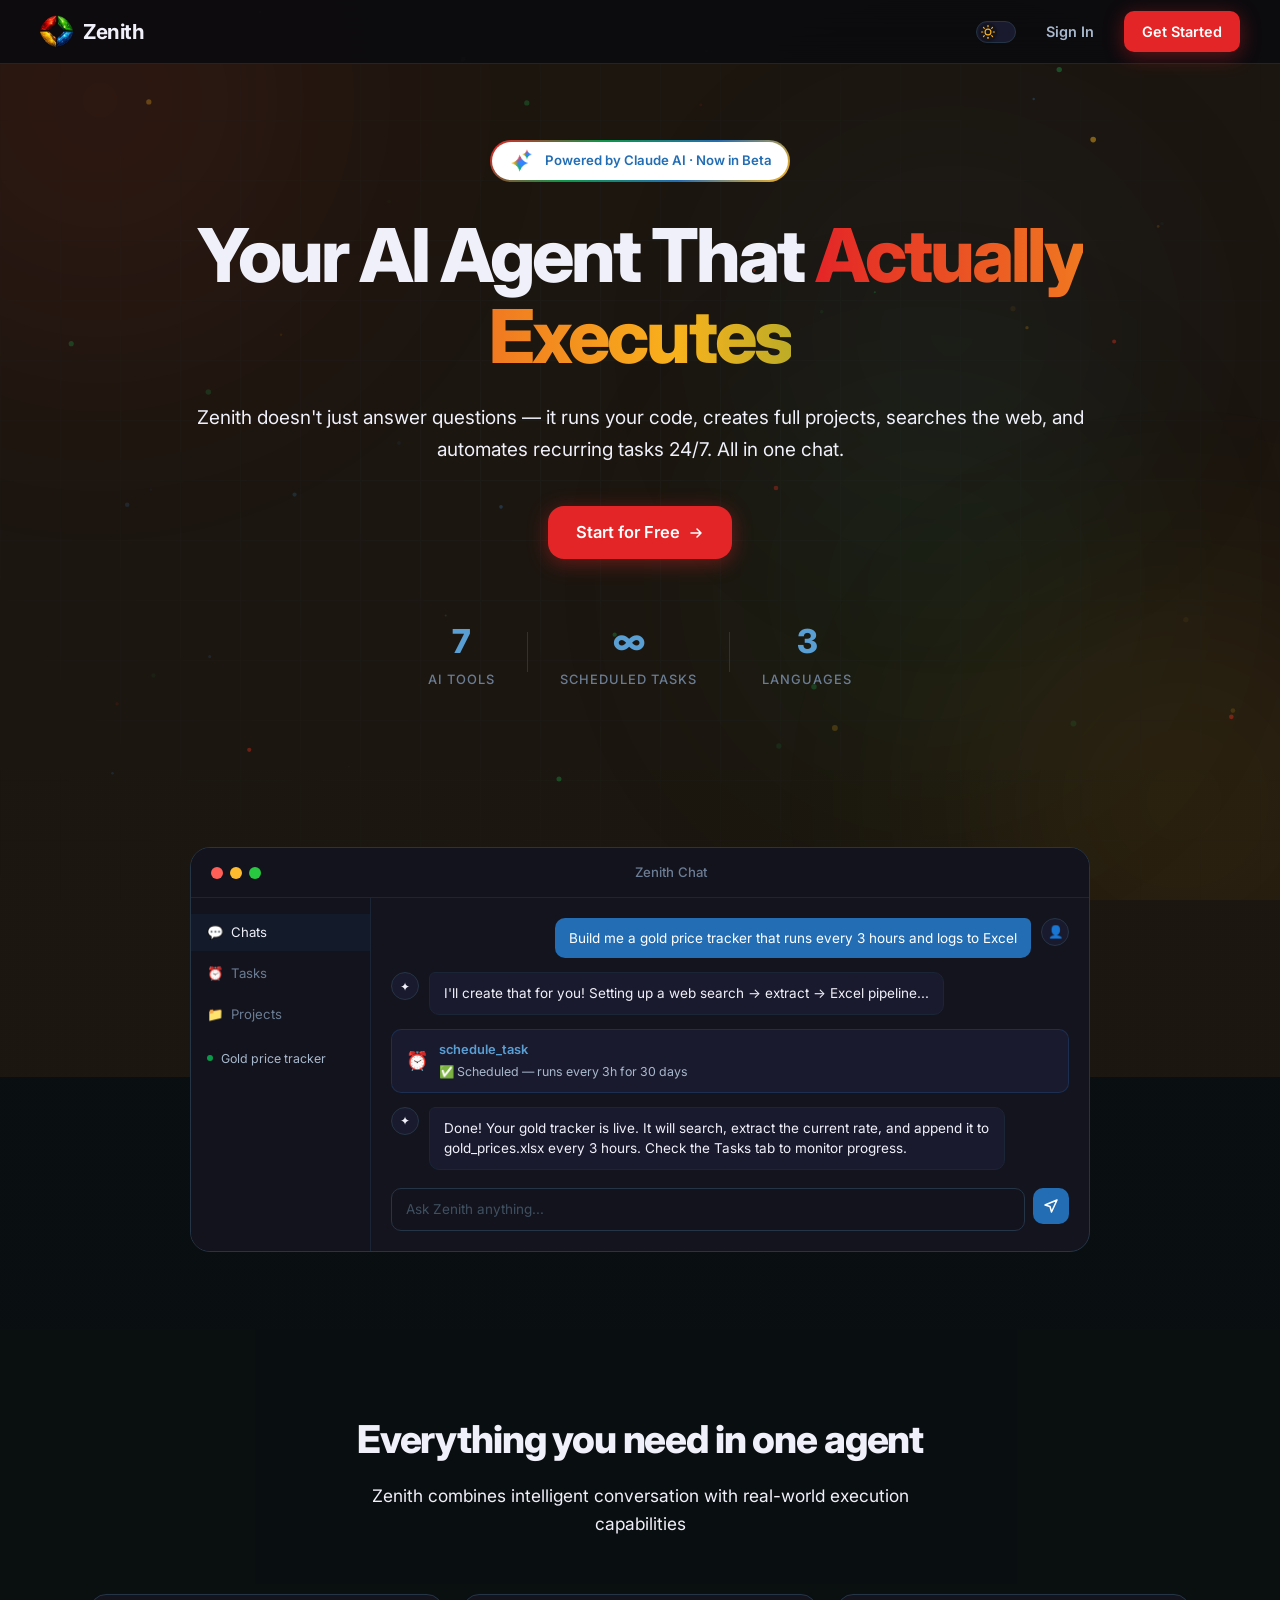
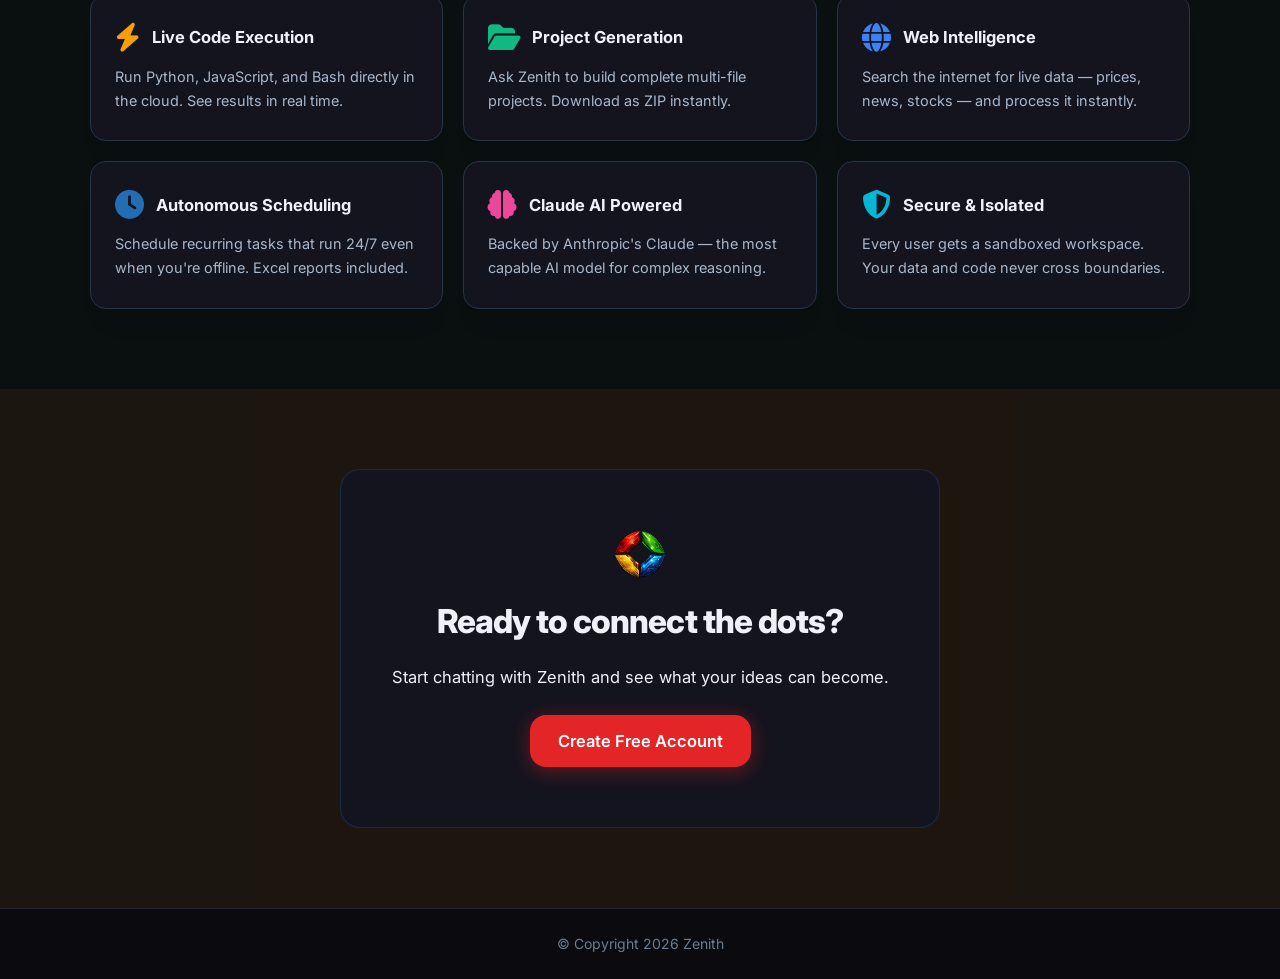
==== index.html @ 0d869d22 "First Commit" ====
<!DOCTYPE html>
<html lang="en" data-theme="dark">
<head>
  <meta charset="UTF-8">
  <meta name="viewport" content="width=device-width, initial-scale=1.0">
  <title>Zenith — AI Agent That Actually Executes</title>
  <link rel="icon" href="images/zenith.png">
  <link rel="stylesheet" href="styles/index.css">
  <link rel="stylesheet" href="https://cdnjs.cloudflare.com/ajax/libs/font-awesome/6.5.1/css/all.min.css">
</head>
<body>
<div class="landing">
  <!-- Background -->
  <div class="bg-animation">
    <div class="bg-orb bg-orb-1"></div>
    <div class="bg-orb bg-orb-2"></div>
    <div class="bg-orb bg-orb-3"></div>
    <div class="bg-orb bg-orb-4"></div>
    <div class="bg-grid-overlay"></div>
  </div>
  <canvas id="particleCanvas" style="position:fixed;inset:0;pointer-events:none;z-index:0;"></canvas>

  <!-- Navbar -->
  <nav class="landing-nav">
    <a href="index.html" class="nav-brand">
      <img src="images/zenith.png" alt="Zenith Logo" class="nav-brand-logo">
      <span class="nav-brand-name">Zenith</span>
    </a>
    <div class="nav-actions">
      <button class="theme-toggle theme-toggle-sm theme-dark" id="themeToggle" type="button" title="Switch theme">
        <span class="theme-toggle-track"><span class="theme-toggle-thumb">
          <svg class="theme-icon theme-icon-sun" width="14" height="14" viewBox="0 0 24 24" fill="none" stroke="currentColor" stroke-width="2" stroke-linecap="round"><circle cx="12" cy="12" r="5"/><line x1="12" y1="1" x2="12" y2="3"/><line x1="12" y1="21" x2="12" y2="23"/><line x1="4.22" y1="4.22" x2="5.64" y2="5.64"/><line x1="18.36" y1="18.36" x2="19.78" y2="19.78"/><line x1="1" y1="12" x2="3" y2="12"/><line x1="21" y1="12" x2="23" y2="12"/><line x1="4.22" y1="19.78" x2="5.64" y2="18.36"/><line x1="18.36" y1="5.64" x2="19.78" y2="4.22"/></svg>
          <svg class="theme-icon theme-icon-moon" width="14" height="14" viewBox="0 0 24 24" fill="none" stroke="currentColor" stroke-width="2" stroke-linecap="round"><path d="M21 12.79A9 9 0 1111.21 3 7 7 0 0021 12.79z"/></svg>
        </span></span>
      </button>
      <a href="login.html" class="btn btn-ghost" id="navSignIn">Sign In</a>
      <a href="signup.html" class="btn btn-primary" id="navGetStarted">Get Started</a>
      <button class="nav-mobile-toggle" id="mobileMenuToggle" aria-label="Open menu">
        <svg width="20" height="20" viewBox="0 0 24 24" fill="none" stroke="currentColor" stroke-width="2" stroke-linecap="round">
          <line x1="3" y1="6" x2="21" y2="6"/>
          <line x1="3" y1="12" x2="21" y2="12"/>
          <line x1="3" y1="18" x2="21" y2="18"/>
        </svg>
      </button>
    </div>
  </nav>

  <!-- Mobile Menu -->
  <div class="nav-mobile-menu" id="mobileMenu">
    <a href="#features" class="mobile-nav-link" onclick="closeMobileMenu()">⚡ Features</a>
    <a href="#demo" class="mobile-nav-link" onclick="closeMobileMenu()">💬 Demo</a>
    <div class="nav-mobile-actions" id="mobileNavActions">
      <a href="login.html" class="btn btn-ghost">Sign In</a>
      <a href="signup.html" class="btn btn-primary">Get Started — Free</a>
    </div>
  </div>

  <!-- Hero -->
  <section class="landing-hero" id="hero">
    <div class="hero-badge">
      <img src="images/power.png" alt="Powered" class="badge-dot">
      Powered by Claude AI · Now in Beta
    </div>

    <h1 class="hero-title">
      Your AI Agent That
      <span class="hero-title-gradient"> Actually Executes</span>
    </h1>

    <p class="hero-subtitle">
      Zenith doesn't just answer questions — it runs your code, creates full projects,
      searches the web, and automates recurring tasks 24/7. All in one chat.
    </p>

    <div class="hero-actions">
      <a href="signup.html" class="btn btn-primary btn-xl" id="heroCta">
        <span>Start for Free</span>
        <svg width="16" height="16" viewBox="0 0 16 16" fill="none">
          <path d="M3 8h10M9 4l4 4-4 4" stroke="currentColor" stroke-width="1.5" stroke-linecap="round" stroke-linejoin="round"/>
        </svg>
      </a>
    </div>

    <div class="hero-stats">
      <div class="stat"><span class="stat-number">7</span><span class="stat-label">AI Tools</span></div>
      <div class="stat-divider"></div>
      <div class="stat"><span class="stat-number">∞</span><span class="stat-label">Scheduled Tasks</span></div>
      <div class="stat-divider"></div>
      <div class="stat"><span class="stat-number">3</span><span class="stat-label">Languages</span></div>
    </div>
  </section>

  <!-- Demo Preview -->
  <section class="landing-demo" id="demo">
    <div class="demo-window">
      <div class="demo-titlebar">
        <div class="demo-dots"><span></span><span></span><span></span></div>
        <span class="demo-title">Zenith Chat</span>
      </div>
      <div class="demo-sidebar">
        <div class="demo-nav-item demo-nav-active"><span>💬</span> Chats</div>
        <div class="demo-nav-item"><span>⏰</span> Tasks</div>
        <div class="demo-nav-item"><span>📁</span> Projects</div>
        <div class="demo-session"><span class="demo-session-dot"></span> Gold price tracker</div>
      </div>
      <div class="demo-chat">
        <div class="demo-msg demo-msg-user" style="animation-delay:0s">
          <div class="demo-msg-avatar">👤</div>
          <div class="demo-msg-bubble">Build me a gold price tracker that runs every 3 hours and logs to Excel</div>
        </div>
        <div class="demo-msg demo-msg-assistant" style="animation-delay:0.15s">
          <div class="demo-msg-avatar">✦</div>
          <div class="demo-msg-bubble">I'll create that for you! Setting up a web search → extract → Excel pipeline...</div>
        </div>
        <div class="demo-msg demo-msg-tool" style="animation-delay:0.3s">
          <div class="demo-tool-card">
            <span class="demo-tool-icon">⏰</span>
            <div>
              <div class="demo-tool-name">schedule_task</div>
              <div class="demo-tool-status">✅ Scheduled — runs every 3h for 30 days</div>
            </div>
          </div>
        </div>
        <div class="demo-msg demo-msg-assistant" style="animation-delay:0.45s">
          <div class="demo-msg-avatar">✦</div>
          <div class="demo-msg-bubble">Done! Your gold tracker is live. It will search, extract the current rate, and append it to gold_prices.xlsx every 3 hours. Check the Tasks tab to monitor progress.</div>
        </div>
        <div class="demo-input-row">
          <div class="demo-input">Ask Zenith anything...</div>
          <button class="demo-send-btn">
            <svg width="16" height="16" viewBox="0 0 16 16" fill="none">
              <path d="M14 2L2 7l5 1.5L8.5 14 14 2z" stroke="white" stroke-width="1.5" stroke-linejoin="round"/>
            </svg>
          </button>
        </div>
      </div>
    </div>
  </section>

  <!-- Features -->
  <section class="landing-features" id="features">
    <div class="section-header">
      <h2 class="section-title">Everything you need in one agent</h2>
      <p class="section-subtitle">Zenith combines intelligent conversation with real-world execution capabilities</p>
    </div>
    <div class="features-grid" id="featuresGrid"></div>
  </section>

  <!-- CTA -->
  <section class="landing-cta">
    <div class="cta-inner">
      <img src="images/zenith.png" alt="Zenith Logo" class="cta-logo">
      <h2 class="cta-title">Ready to connect the dots?</h2>
      <p class="cta-subtitle">Start chatting with Zenith and see what your ideas can become.</p>
      <a href="signup.html" class="btn btn-primary btn-xl" id="ctaBtn">Create Free Account</a>
    </div>
  </section>

  <!-- Footer -->
  <footer class="landing-footer">
    <span class="footer-copy">© Copyright 2026 Zenith</span>
  </footer>
</div>

<script src="scripts/script.js"></script>
</body>
</html>
---- styles/index.css ----
/* ============================================================
   Zenith — Global Styles & Design System
   ============================================================ */

@import url('https://fonts.googleapis.com/css2?family=Inter:wght@300;400;500;600;700;800&family=JetBrains+Mono:wght@400;500&display=swap');

*, *::before, *::after { box-sizing: border-box; margin: 0; padding: 0; }

/* ════════════════════════════════════════════════
   DARK THEME (default)
   ════════════════════════════════════════════════ */
:root,
[data-theme="dark"] {
  --bg-base:        #0a0a0f;
  --bg-surface:     #0f0f18;
  --bg-elevated:    #14141f;
  --bg-overlay:     #1a1a2e;
  --bg-hover:       #1e1e30;
  --bg-active:      #22223a;
  --bg-card:        #13131d;
  --brand-primary:    #226DB4;
  --brand-secondary:  #5a9fd4;
  --brand-tertiary:   #8bbde8;
  --brand-dim:        #226DB415;
  --brand-glow:       #226DB430;
  --brand-glow-lg:    0 0 40px #226DB420, 0 0 80px #226DB410;
  --brand-red:        #E42527;
  --brand-green:      #0A9949;
  --brand-blue:       #226DB4;
  --brand-gold:       #F9B21C;
  --accent-blue:    #226DB4;
  --accent-cyan:    #06b6d4;
  --accent-green:   #0A9949;
  --accent-yellow:  #F9B21C;
  --accent-red:     #E42527;
  --accent-orange:  #f97316;
  --text-primary:   #f0f0fa;
  --text-secondary: #a8b8cc;
  --text-tertiary:  #6b7d94;
  --text-muted:     #3f5060;
  --text-inverse:   #0a0a0f;
  --border-subtle:  #1a2535;
  --border-default: #253545;
  --border-strong:  #35506a;
  --border-brand:   #226DB440;
  --shadow-sm:   0 1px 3px rgba(0,0,0,0.4);
  --shadow-md:   0 4px 16px rgba(0,0,0,0.5);
  --shadow-lg:   0 8px 32px rgba(0,0,0,0.6);
  --shadow-xl:   0 16px 64px rgba(0,0,0,0.7);
  --shadow-brand: 0 4px 24px rgba(34,109,180,0.25);
}

/* ════════════════════════════════════════════════
   LIGHT THEME
   ════════════════════════════════════════════════ */
[data-theme="light"] {
  --bg-base:        #f8f8fc;
  --bg-surface:     #ffffff;
  --bg-elevated:    #f3f5ff;
  --bg-overlay:     #e7edff;
  --bg-hover:       #ede9fd;
  --bg-active:      #c4d8ff;
  --bg-card:        #ffffff;
  --brand-primary:    #226DB4;
  --brand-secondary:  #1a5a96;
  --brand-tertiary:   #144a7c;
  --brand-dim:        #226DB412;
  --brand-glow:       #226DB425;
  --brand-glow-lg:    0 0 40px #226DB418, 0 0 80px #226DB40a;
  --brand-red:        #E42527;
  --brand-green:      #0A9949;
  --brand-blue:       #226DB4;
  --brand-gold:       #F9B21C;
  --accent-blue:    #226DB4;
  --accent-cyan:    #0891b2;
  --accent-green:   #0A9949;
  --accent-yellow:  #d4960a;
  --accent-red:     #c92022;
  --accent-orange:  #ea580c;
  --text-primary:   #0c1620;
  --text-secondary: #2e4458;
  --text-tertiary:  #567890;
  --text-muted:     #8aa0b4;
  --text-inverse:   #ffffff;
  --border-subtle:  #e0e8f0;
  --border-default: #c8d8e8;
  --border-strong:  #a0b8cc;
  --border-brand:   #226DB430;
  --shadow-sm:   0 1px 3px rgba(100,90,200,0.08);
  --shadow-md:   0 4px 16px rgba(100,90,200,0.12);
  --shadow-lg:   0 8px 32px rgba(100,90,200,0.14);
  --shadow-xl:   0 16px 64px rgba(100,90,200,0.16);
  --shadow-brand: 0 4px 24px rgba(34,109,180,0.20);
}

/* ════════════════════════════════════════════════
   SHARED TOKENS
   ════════════════════════════════════════════════ */
:root {
  --font-sans: 'Inter', -apple-system, BlinkMacSystemFont, 'Segoe UI', sans-serif;
  --font-mono: 'JetBrains Mono', 'Fira Code', 'Cascadia Code', monospace;
  --space-1:  4px;  --space-2:  8px;  --space-3:  12px; --space-4:  16px;
  --space-5:  20px; --space-6:  24px; --space-8:  32px; --space-10: 40px; --space-12: 48px;
  --radius-sm:   6px;  --radius-md:   10px; --radius-lg:   16px;
  --radius-xl:   20px; --radius-full: 9999px;
  --transition-fast:   all 0.12s ease;
  --transition-normal: all 0.2s ease;
  --transition-slow:   all 0.35s ease;
  --sidebar-width: 280px;
}

/* ── Base ── */
html { font-size: 16.5px; -webkit-font-smoothing: antialiased; -moz-osx-font-smoothing: grayscale; text-rendering: optimizeLegibility; }
body { font-family: var(--font-sans); background-color: var(--bg-base); color: var(--text-primary); line-height: 1.6; min-height: 100vh; transition: background-color 0.25s ease, color 0.25s ease; }
::-webkit-scrollbar { width: 6px; height: 6px; }
::-webkit-scrollbar-track { background: transparent; }
::-webkit-scrollbar-thumb { background: var(--border-strong); border-radius: var(--radius-full); }
::-webkit-scrollbar-thumb:hover { background: var(--text-muted); }
::selection { background: var(--brand-glow); color: var(--brand-tertiary); }
.sr-only { position: absolute; width: 1px; height: 1px; padding: 0; margin: -1px; overflow: hidden; clip: rect(0,0,0,0); white-space: nowrap; border-width: 0; }
.truncate { overflow: hidden; text-overflow: ellipsis; white-space: nowrap; }
a { color: var(--brand-secondary); text-decoration: none; transition: var(--transition-fast); }
a:hover { color: var(--brand-tertiary); }
code { font-family: var(--font-mono); font-size: 0.875em; background: var(--bg-overlay); padding: 2px 6px; border-radius: var(--radius-sm); color: var(--brand-tertiary); }
pre { font-family: var(--font-mono); background: var(--bg-overlay); border: 1px solid var(--border-default); border-radius: var(--radius-md); padding: var(--space-4); overflow-x: auto; line-height: 1.5; font-size: 0.875rem; }
pre code { background: none; padding: 0; color: var(--text-primary); }

/* ── Global Animations ── */
@keyframes fadeIn { from { opacity: 0; transform: translateY(8px); } to { opacity: 1; transform: translateY(0); } }
@keyframes slideInLeft { from { opacity: 0; transform: translateX(-16px); } to { opacity: 1; transform: translateX(0); } }
@keyframes slideInRight { from { opacity: 0; transform: translateX(16px); } to { opacity: 1; transform: translateX(0); } }
@keyframes scaleIn { from { opacity: 0; transform: scale(0.95); } to { opacity: 1; transform: scale(1); } }
@keyframes pulse-dot { 0%, 80%, 100% { transform: scale(0.6); opacity: 0.4; } 40% { transform: scale(1.0); opacity: 1; } }
@keyframes shimmer { 0% { background-position: -200% 0; } 100% { background-position: 200% 0; } }
@keyframes spin { to { transform: rotate(360deg); } }
@keyframes gradientShift { 0% { background-position: 0% 50%; } 50% { background-position: 100% 50%; } 100% { background-position: 0% 50%; } }
@keyframes glow-pulse { 0%, 100% { box-shadow: 0 0 20px rgba(34,109,180,0.3); } 50% { box-shadow: 0 0 40px rgba(34,109,180,0.6); } }
@keyframes float { 0%, 100% { transform: translateY(0px); } 50% { transform: translateY(-10px); } }
@keyframes blink { 0%, 100% { scale: 1; opacity: 1; } 50% { scale: 0.9; opacity: 0.7; } }
:focus-visible { outline: 2px solid var(--brand-primary); outline-offset: 2px; border-radius: var(--radius-sm); }

/* ── Theme Toggle ── */
.theme-toggle { position: relative; display: inline-flex; align-items: center; background: none; border: none; cursor: pointer; padding: 0; flex-shrink: 0; }
.theme-toggle-track { display: flex; align-items: center; width: 44px; height: 24px; border-radius: 12px; background: var(--bg-overlay); border: 1px solid var(--border-default); position: relative; transition: var(--transition-normal); }
.theme-toggle:hover .theme-toggle-track { border-color: var(--border-strong); }
.theme-toggle-thumb { position: absolute; left: 2px; top: 1px; width: 20px; height: 20px; border-radius: 50%; background: var(--bg-elevated); display: flex; align-items: center; justify-content: center; transition: all 0.25s cubic-bezier(0.4,0,0.2,1); box-shadow: 0 1px 3px rgba(0,0,0,0.3); }
.theme-light .theme-toggle-thumb { left: 22px; background: #226DB4; }
.theme-icon { position: absolute; transition: opacity 0.2s ease, transform 0.25s ease; }
.theme-dark .theme-icon-sun { opacity: 1; transform: rotate(0deg) scale(1); color: #F9B21C; }
.theme-dark .theme-icon-moon { opacity: 0; transform: rotate(-90deg) scale(0.5); }
.theme-light .theme-icon-sun { opacity: 0; transform: rotate(90deg) scale(0.5); }
.theme-light .theme-icon-moon { opacity: 1; transform: rotate(0deg) scale(1); color: #fff; }
.theme-toggle-sm .theme-toggle-track { width: 40px; height: 22px; }
.theme-toggle-sm .theme-toggle-thumb { width: 18px; height: 18px; }
.theme-toggle-sm.theme-light .theme-toggle-thumb { left: 20px; }
.theme-toggle-label { font-size: 0.78rem; color: var(--text-muted); margin-left: 8px; white-space: nowrap; }

/* ============================================================
   Landing Page Styles
   ============================================================ */
.landing { min-height: 100vh; overflow-x: hidden; overflow-y: auto; position: relative; background: var(--bg-base); }

/* ── Background Animation ── */
.bg-animation { position: fixed; inset: 0; pointer-events: none; z-index: 0; overflow: hidden; }
.bg-orb { position: absolute; border-radius: 50%; filter: blur(120px); opacity: 0.12; will-change: transform; }
.bg-orb-1 { width: 600px; height: 600px; background: radial-gradient(circle, #E42527, transparent); top: -200px; left: -200px; animation: orbFloat1 14s ease-in-out infinite; }
.bg-orb-2 { width: 500px; height: 500px; background: radial-gradient(circle, #F9B21C, transparent); bottom: -150px; right: -150px; animation: orbFloat2 18s ease-in-out infinite; }
.bg-orb-3 { width: 450px; height: 450px; background: radial-gradient(circle, #0A9949, transparent); top: 40%; left: 55%; animation: orbFloat3 20s ease-in-out infinite; }
.bg-orb-4 { width: 400px; height: 400px; background: radial-gradient(circle, #226DB4, transparent); top: 15%; right: 10%; animation: orbFloat4 22s ease-in-out infinite; }
.bg-grid-overlay { position: absolute; inset: 0; background-image: linear-gradient(var(--border-subtle) 1px, transparent 1px), linear-gradient(90deg, var(--border-subtle) 1px, transparent 1px); background-size: 60px 60px; opacity: 0.2; mask-image: radial-gradient(ellipse 70% 70% at 50% 50%, black, transparent); -webkit-mask-image: radial-gradient(ellipse 70% 70% at 50% 50%, black, transparent); }
[data-theme="light"] .bg-orb { opacity: 0.08; }
[data-theme="light"] .bg-grid-overlay { opacity: 0.15; }
@keyframes orbFloat1 { 0%, 100% { transform: translate(0,0) scale(1); } 33% { transform: translate(80px,40px) scale(1.1); } 66% { transform: translate(-30px,80px) scale(0.95); } }
@keyframes orbFloat2 { 0%, 100% { transform: translate(0,0) scale(1); } 33% { transform: translate(-60px,-50px) scale(1.05); } 66% { transform: translate(40px,-80px) scale(0.9); } }
@keyframes orbFloat3 { 0%, 100% { transform: translate(-50%,-50%) scale(1); } 50% { transform: translate(-50%,-50%) translate(60px,-40px) scale(1.1); } }
@keyframes orbFloat4 { 0%, 100% { transform: translate(0,0) scale(1); } 33% { transform: translate(-50px,60px) scale(1.08); } 66% { transform: translate(30px,-40px) scale(0.92); } }

/* ── Particle Canvas ── */
#particleCanvas { position: fixed; inset: 0; pointer-events: none; z-index: 0; }

/* ── Navbar ── */
.landing-nav { position: fixed; top: 0; left: 0; right: 0; z-index: 100; display: flex; align-items: center; justify-content: space-between; padding: 0 40px; height: 64px; background: rgba(10,10,15,0.85); backdrop-filter: blur(20px); -webkit-backdrop-filter: blur(20px); border-bottom: 1px solid var(--border-subtle); transition: background 0.25s ease; }
[data-theme="light"] .landing-nav { background: rgba(248,248,252,0.9); }
.nav-brand { display: flex; align-items: center; gap: 10px; text-decoration: none; flex-shrink: 0; cursor: pointer; transition: opacity 0.2s ease; }
.nav-brand:hover { opacity: 0.85; }
.nav-brand-logo { width: 2rem; border-radius: 8px; object-fit: contain; flex-shrink: 0; }
.nav-brand-name { font-size: 1.25rem; font-weight: 700; color: var(--text-primary); letter-spacing: -0.02em; }
.nav-actions { display: flex; align-items: center; gap: 12px; }
.nav-mobile-toggle { display: none; align-items: center; justify-content: center; width: 40px; height: 40px; background: none; border: 1px solid var(--border-default); border-radius: var(--radius-md); color: var(--text-primary); cursor: pointer; flex-shrink: 0; transition: var(--transition-fast); padding: 0; }
.nav-mobile-toggle:hover { background: var(--bg-hover); border-color: var(--border-strong); }
.nav-mobile-menu { display: none; position: fixed; top: 64px; left: 0; right: 0; bottom: 0; z-index: 99; background: var(--bg-base); padding: 24px; flex-direction: column; gap: 8px; animation: fadeIn 0.2s ease; overflow-y: auto; }
.nav-mobile-menu.open { display: flex; }
.nav-mobile-actions { display: flex; flex-direction: column; gap: 10px; margin-top: 8px; }
.nav-mobile-actions .btn { width: 100%; justify-content: center; padding: 14px 20px; font-size: 1rem; }

/* ── Buttons ── */
.btn { display: inline-flex; align-items: center; gap: 8px; padding: 9px 18px; border-radius: var(--radius-md); font-size: 0.875rem; font-weight: 600; font-family: var(--font-sans); cursor: pointer; border: none; transition: var(--transition-normal); text-decoration: none; white-space: nowrap; }
.btn-primary { background: linear-gradient(135deg, #E42527, #E42527); color: white; box-shadow: 0 4px 20px rgba(228,37,39,0.35); }
.btn-primary:hover { background: linear-gradient(135deg, #c91f21, #E42527); box-shadow: 0 6px 28px rgba(228,37,39,0.5); transform: translateY(-1px); color: white; }
.btn-primary:active { transform: translateY(0); }
.btn-outline { background: transparent; color: var(--text-primary); border: 1px solid var(--border-strong); }
.btn-outline:hover { border-color: var(--brand-primary); color: var(--brand-secondary); background: var(--brand-dim); }
.btn-ghost { background: transparent; color: var(--text-secondary); }
.btn-ghost:hover { color: var(--text-primary); background: var(--bg-hover); }
.btn-xl { padding: 13px 28px; font-size: 1rem; border-radius: var(--radius-lg); }
[data-theme="dark"] .btn-primary { background: linear-gradient(135deg, #E42527, #E42527); color: white; box-shadow: 0 4px 20px rgba(228,37,39,0.4); }
[data-theme="dark"] .btn-primary:hover { background: linear-gradient(135deg, #c91f21, #E42527); box-shadow: 0 6px 28px rgba(228,37,39,0.55); }
[data-theme="dark"] .btn-outline { border-color: #363660; color: #f0f0fa; }
[data-theme="dark"] .btn-outline:hover { border-color: #E42527; color: #E42527; background: rgba(228,37,39,0.08); }

/* ── Hero ── */
.landing-hero { position: relative; z-index: 1; text-align: center; padding: 140px 40px 80px; max-width: 100%; margin: 0 auto; background: #F9B21C13; }
.landing-hero .hero-badge, .landing-hero .hero-title, .landing-hero .hero-subtitle, .landing-hero .hero-actions, .landing-hero .hero-stats { max-width: 900px; margin-left: auto; margin-right: auto; }
.hero-badge { display: inline-flex; align-items: center; gap: 8px; padding: 6px 16px; border-radius: 999px; font-size: 0.8rem; font-weight: 600; color: #226DB4; border: 2px solid transparent; background: linear-gradient(#ffffff, #ffffff) padding-box, linear-gradient(135deg, #E42527, #0A9949, #226DB4, #F9B21C) border-box; margin-bottom: 2rem; }
.badge-dot { width: 1.7rem; animation: blink 3s ease-in-out infinite; }
.hero-title { font-size: clamp(2.2rem, 6vw, 4.5rem); font-weight: 800; line-height: 1.1; letter-spacing: -0.04em; margin-bottom: 24px; animation: fadeIn 0.7s ease 0.1s both; }
.hero-title-gradient { background: linear-gradient(90deg, #E42527 0%, #F9B21C 20%, #0A9949 40%, #226DB4 60%, #F9B21C 80%, #E42527 100%); -webkit-background-clip: text; -webkit-text-fill-color: transparent; background-clip: text; background-size: 400% 100%; animation: titleColorCycle 36s linear infinite, fadeIn 0.7s ease 0.1s both; }
@keyframes titleColorCycle { 0% { background-position: 0% 50%; } 100% { background-position: 400% 50%; } }
.hero-subtitle { font-size: 1.15rem; max-width: 640px; margin: 0 auto 40px; line-height: 1.7; animation: fadeIn 0.7s ease 0.2s both; }
.hero-actions { display: flex; align-items: center; justify-content: center; gap: 16px; margin-bottom: 56px; animation: fadeIn 0.7s ease 0.3s both; flex-wrap: wrap; }
.hero-stats { display: flex; align-items: center; justify-content: center; gap: 32px; animation: fadeIn 0.7s ease 0.4s both; }
.stat { display: flex; flex-direction: column; align-items: center; gap: 2px; }
.stat-number { font-size: 2rem; font-weight: 800; color: var(--brand-secondary); letter-spacing: -0.03em; }
.stat-label { font-size: 0.78rem; color: var(--text-tertiary); font-weight: 500; text-transform: uppercase; letter-spacing: 0.08em; }
.stat-divider { width: 1px; height: 40px; background: var(--border-default); }

/* ── Demo Window ── */
.landing-demo { position: relative; z-index: 1; padding: clamp(36px,6vw,80px) clamp(16px,4vw,40px); max-width: 100%; margin: 0 auto; scroll-margin-top: 80px; background: linear-gradient(180deg, #F9B21C13 55%, #0A994909 55%); }
.landing-demo > * { max-width: min(900px, 92vw); margin-left: auto; margin-right: auto; }
.demo-window { display: grid; grid-template-rows: auto 1fr; grid-template-columns: 180px 1fr; border: 1px solid var(--border-default); border-radius: var(--radius-xl); background: var(--bg-elevated); overflow: hidden; animation: scaleIn 0.6s ease 0.3s both; }
.demo-titlebar { grid-column: 1 / -1; display: flex; align-items: center; gap: 12px; padding: 14px 20px; background: var(--bg-card); border-bottom: 1px solid var(--border-subtle); }
.demo-dots { display: flex; gap: 7px; }
.demo-dots span { width: 12px; height: 12px; border-radius: 50%; background: var(--border-strong); }
.demo-dots span:nth-child(1) { background: #ff5f57; }
.demo-dots span:nth-child(2) { background: #febc2e; }
.demo-dots span:nth-child(3) { background: #28c840; }
.demo-title { font-size: 0.8rem; color: var(--text-tertiary); font-weight: 500; flex: 1; text-align: center; }
.demo-sidebar { background: var(--bg-card); border-right: 1px solid var(--border-subtle); padding: 16px 0; display: flex; flex-direction: column; gap: 4px; min-width: 0; }
.demo-nav-item { display: flex; align-items: center; gap: 8px; padding: 8px 16px; font-size: 0.8rem; color: var(--text-tertiary); cursor: default; white-space: nowrap; overflow: hidden; text-overflow: ellipsis; }
.demo-nav-active { color: var(--text-primary); background: var(--brand-dim); }
.demo-session { display: flex; align-items: center; gap: 8px; padding: 7px 16px; font-size: 0.75rem; color: var(--text-secondary); margin-top: 4px; white-space: nowrap; overflow: hidden; text-overflow: ellipsis; }
.demo-session-dot { width: 6px; height: 6px; border-radius: 50%; background: var(--accent-green); flex-shrink: 0; }
.demo-chat { padding: 20px; display: flex; flex-direction: column; gap: 14px; min-width: 0; overflow: visible; }
.demo-msg { display: flex; align-items: flex-start; gap: 10px; animation: slideInRight 0.4s ease both; min-width: 0; }
.demo-msg-user { flex-direction: row-reverse; }
.demo-msg-avatar { width: 28px; height: 28px; border-radius: 50%; background: var(--bg-overlay); display: flex; align-items: center; justify-content: center; font-size: 0.75rem; flex-shrink: 0; border: 1px solid var(--border-default); }
.demo-msg-bubble { max-width: 85%; padding: 10px 14px; border-radius: var(--radius-md); font-size: 0.82rem; line-height: 1.5; min-width: 0; word-wrap: break-word; overflow-wrap: break-word; }
.demo-msg-user .demo-msg-bubble { background: var(--brand-primary); color: white; border-radius: var(--radius-md) var(--radius-sm) var(--radius-md) var(--radius-md); }
.demo-msg-assistant .demo-msg-bubble { background: var(--bg-overlay); color: var(--text-primary); border: 1px solid var(--border-subtle); border-radius: var(--radius-sm) var(--radius-md) var(--radius-md) var(--radius-md); }
.demo-tool-card { display: flex; align-items: center; gap: 10px; padding: 10px 14px; background: var(--bg-overlay); border: 1px solid var(--border-brand); border-radius: var(--radius-md); width: 100%; min-width: 0; }
.demo-tool-icon { font-size: 1.1rem; }
.demo-tool-name { font-size: 0.78rem; color: var(--brand-secondary); font-weight: 600; }
.demo-tool-status { font-size: 0.75rem; color: var(--text-secondary); margin-top: 2px; }
.demo-input-row { display: flex; gap: 8px; margin-top: 4px; flex-shrink: 0; }
.demo-input { flex: 1; padding: 10px 14px; background: var(--bg-card); border: 1px solid var(--border-default); border-radius: var(--radius-md); font-size: 0.82rem; color: var(--text-muted); min-width: 0; }
.demo-send-btn { width: 36px; height: 36px; background: var(--brand-primary); border: none; border-radius: var(--radius-md); display: flex; align-items: center; justify-content: center; cursor: default; flex-shrink: 0; }
.demo-send-btn svg { width: 16px; height: 16px; }

/* ── Features ── */
.landing-features { position: relative; z-index: 1; padding: 80px 40px; max-width: 100%; margin: 0 auto; scroll-margin-top: 80px; background: #0A994909; }
.landing-features > * { max-width: 1100px; margin-left: auto; margin-right: auto; }
.section-header { text-align: center; margin-bottom: 56px; }
.section-title { font-size: clamp(1.8rem, 3vw, 2.5rem); font-weight: 800; letter-spacing: -0.03em; margin-bottom: 12px; }
.section-subtitle { font-size: 1.05rem; max-width: 540px; margin: 0 auto; }
.features-grid { display: grid; grid-template-columns: repeat(auto-fill, minmax(300px, 1fr)); gap: 20px; }
.feature-card { background: var(--bg-elevated); border: 1px solid var(--border-default); border-radius: var(--radius-lg); padding: 28px 24px; transition: var(--transition-normal); animation: fadeIn 0.6s ease both; position: relative; overflow: hidden; box-shadow: rgba(14,63,126,0.06) 0px 0px 0px 1px, rgba(42,51,70,0.03) 0px 1px 1px -0.5px, rgba(42,51,70,0.04) 0px 2px 2px -1px, rgba(42,51,70,0.04) 0px 3px 3px -1.5px, rgba(42,51,70,0.03) 0px 5px 5px -2.5px, rgba(42,51,70,0.03) 0px 10px 10px -5px, rgba(42,51,70,0.03) 0px 24px 24px -8px; }
.feature-card::before { content: ''; position: absolute; inset: 0; border-radius: var(--radius-lg); opacity: 0; transition: opacity 0.3s ease; }
.feature-card:hover { border-color: var(--feature-color); transform: translateY(-3px); box-shadow: 0 2px 2px color-mix(in srgb, var(--feature-color) 2%, transparent 98%); scale: 1.05; }
.feature-card:hover::before { opacity: 1; }
.feature-header { display: flex; align-items: center; gap: 12px; margin-bottom: 12px; }
.feature-icon { font-size: 1.75rem; flex-shrink: 0; line-height: 1; }
.feature-title { font-size: 1rem; font-weight: 700; margin: 0; line-height: 1.3; }
.feature-desc { font-size: 0.875rem; color: var(--text-secondary); line-height: 1.65; }

/* ── CTA ── */
.landing-cta { position: relative; z-index: 1; padding: 80px 40px; background: #F9B21C13; }
.cta-inner { max-width: 600px; margin: 0 auto; text-align: center; background: var(--bg-elevated); border: 1px solid var(--border-brand); border-radius: var(--radius-xl); padding: 60px 48px; display: flex; flex-direction: column; align-items: center; gap: 16px; }
.cta-title { font-size: clamp(1.5rem, 3vw, 2rem); font-weight: 800; letter-spacing: -0.03em; }
.cta-subtitle { font-size: 1rem; margin-bottom: 8px; }
.cta-logo { width: 3rem; border-radius: 12px; object-fit: contain; }

/* ── Footer ── */
.landing-footer { position: relative; z-index: 1; display: flex; align-items: center; justify-content: center; padding: 24px 40px; border-top: 1px solid var(--border-subtle); color: var(--text-tertiary); font-size: 0.85rem; }
.footer-brand { display: flex; align-items: center; gap: 8px; font-weight: 600; color: var(--text-secondary); }
.footer-links { display: flex; gap: 24px; }
.footer-links a { color: var(--text-tertiary); font-size: 0.85rem; }
.footer-links a:hover { color: var(--text-primary); }

/* ── Responsive ── */
@media (max-width: 1024px) {
  .landing-demo { padding: 48px 24px; }
  .landing-demo > * { max-width: min(820px, 96vw); }
  .demo-window { grid-template-columns: 160px 1fr; }
  .features-grid { grid-template-columns: repeat(auto-fill, minmax(260px, 1fr)); gap: 16px; }
}
@media (max-width: 868px) {
  .demo-window { grid-template-columns: 1fr; }
  .demo-sidebar { display: none; }
}
@media (max-width: 768px) {
  .landing-nav { padding: 0 20px; height: 60px; }
  .nav-actions .btn { display: none; }
  .nav-mobile-toggle { display: flex; }
  .landing-hero { padding: 100px 20px 48px; }
  .hero-badge { font-size: 0.72rem; padding: 5px 12px; margin-bottom: 24px; }
  .hero-title { font-size: clamp(1.8rem, 8vw, 2.8rem); margin-bottom: 16px; }
  .hero-subtitle { font-size: 1rem; margin-bottom: 32px; }
  .hero-actions { flex-direction: column; gap: 12px; margin-bottom: 40px; }
  .hero-actions .btn-xl { width: 100%; justify-content: center; padding: 14px 24px; }
  .hero-stats { gap: 20px; }
  .stat-number { font-size: 1.6rem; }
  .stat-label { font-size: 0.68rem; }
  .stat-divider { height: 32px; }
  .landing-demo { padding: 36px 16px; }
  .landing-features { padding: 48px 20px; }
  .section-header { margin-bottom: 32px; }
  .features-grid { grid-template-columns: repeat(auto-fill, minmax(240px, 1fr)); gap: 14px; }
  .feature-card { padding: 22px 20px; }
  .landing-cta { padding: 48px 20px; }
  .cta-inner { padding: 40px 24px; gap: 12px; }
  .cta-inner .btn-xl { width: 100%; justify-content: center; }
  .landing-footer { flex-direction: column; gap: 16px; padding: 24px 20px; text-align: center; }
}
@media (max-width: 600px) {
  .features-grid { grid-template-columns: 1fr; gap: 12px; }
}
@media (max-width: 480px) {
  .landing-nav { padding: 0 16px; height: 56px; }
  .nav-brand-name { font-size: 1.1rem; }
  .nav-mobile-menu { top: 56px; padding: 20px 16px; }
  .landing-hero { padding: 88px 16px 36px; }
  .hero-title { font-size: clamp(1.5rem, 9vw, 2.2rem); }
  .hero-subtitle { font-size: 0.88rem; margin-bottom: 28px; }
  .btn-xl { padding: 12px 20px; font-size: 0.92rem; }
  .stat-number { font-size: 1.4rem; }
  .landing-features { padding: 36px 16px; }
  .section-title { font-size: 1.3rem; }
  .landing-cta { padding: 36px 16px; }
  .cta-inner { padding: 32px 20px; }
  .landing-footer { padding: 20px 16px; }
}
@media (hover: none) and (pointer: coarse) {
  .btn { min-height: 44px; min-width: 44px; }
  .feature-card:hover { transform: none; box-shadow: none; }
  .feature-card:active { transform: scale(0.98); border-color: var(--feature-color); }
  .btn-primary:hover { transform: none; }
  .btn-primary:active { transform: scale(0.97); }
}
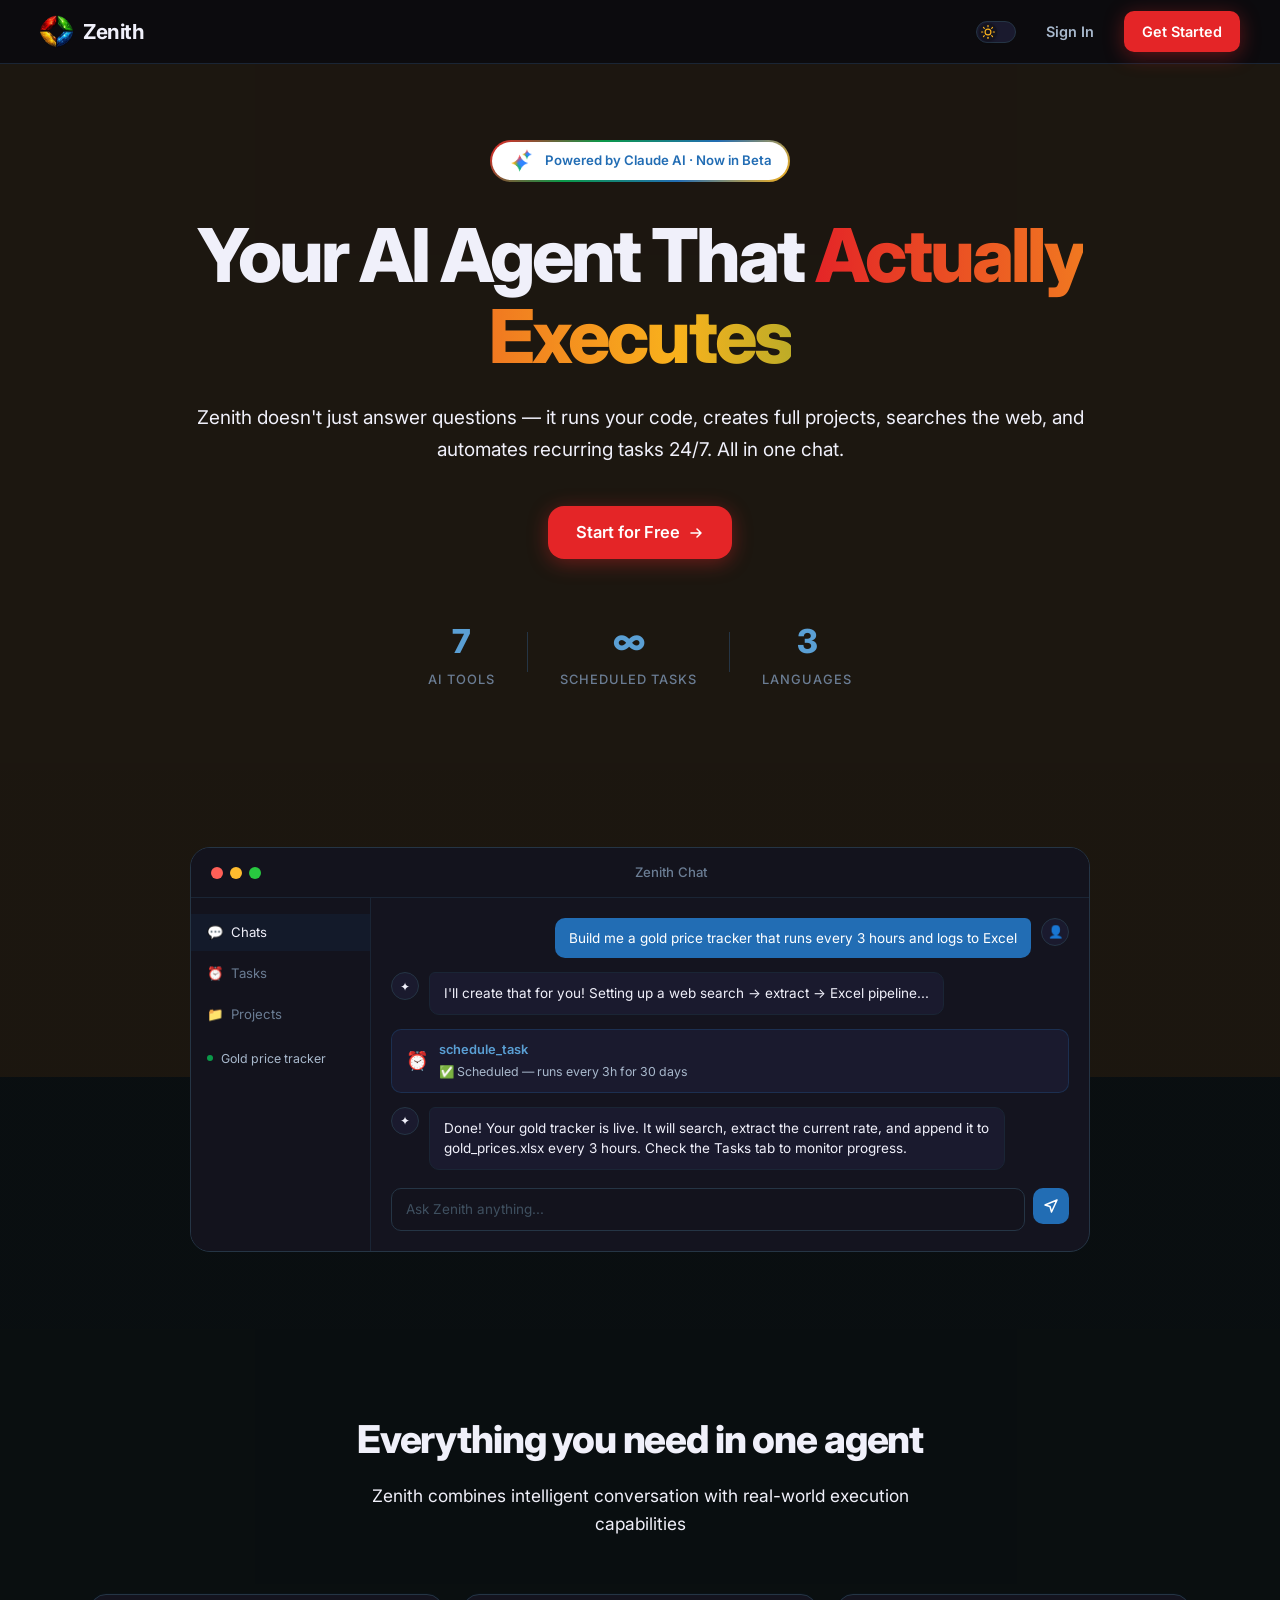
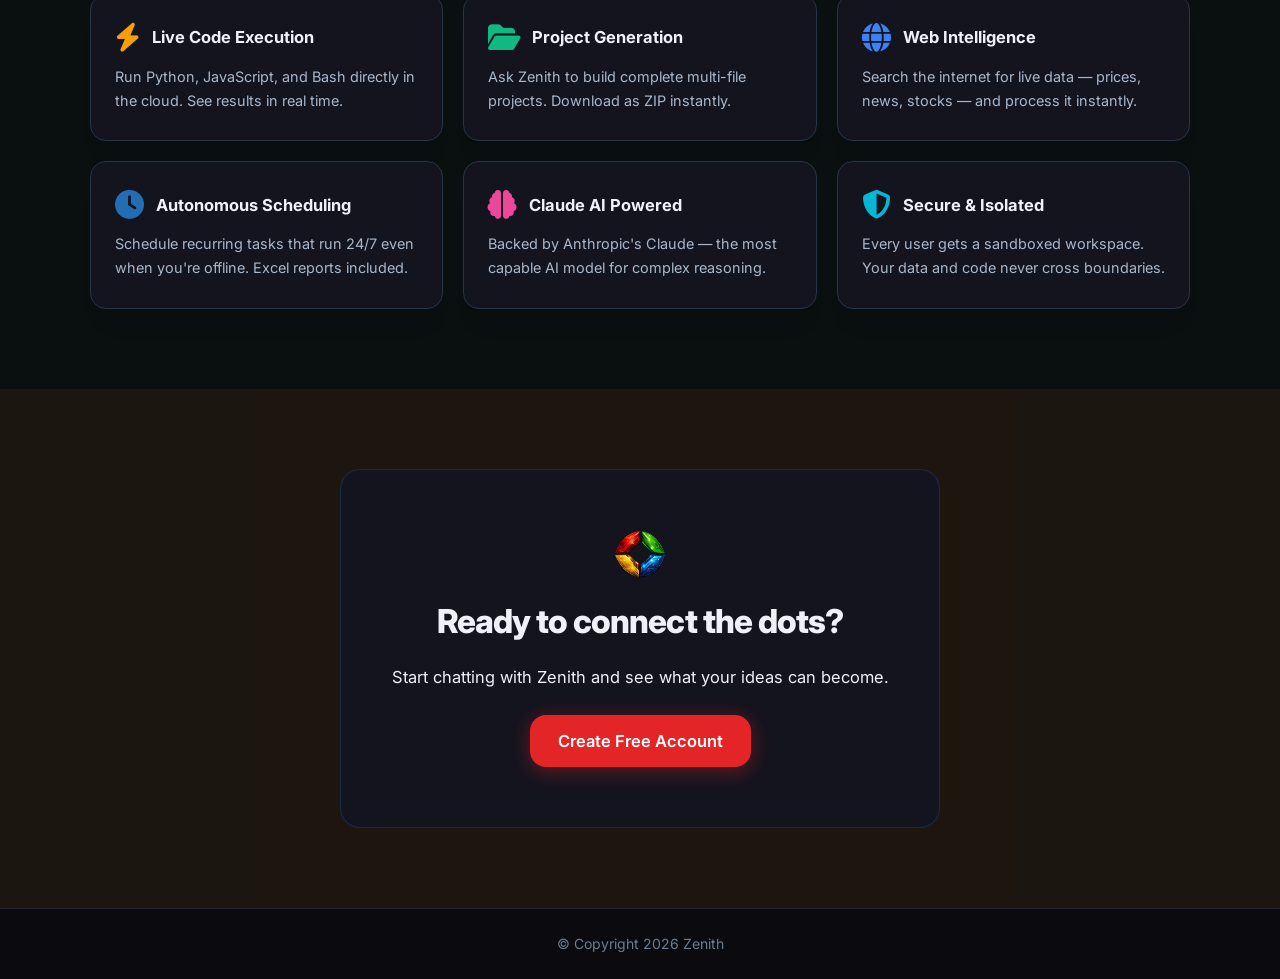
==== commit c5861e81: "removed each time reload" ====
--- a/index.html
+++ b/index.html
@@ -10,15 +10,7 @@
 </head>
 <body>
 <div class="landing">
-  <!-- Background -->
-  <div class="bg-animation">
-    <div class="bg-orb bg-orb-1"></div>
-    <div class="bg-orb bg-orb-2"></div>
-    <div class="bg-orb bg-orb-3"></div>
-    <div class="bg-orb bg-orb-4"></div>
-    <div class="bg-grid-overlay"></div>
-  </div>
-  <canvas id="particleCanvas" style="position:fixed;inset:0;pointer-events:none;z-index:0;"></canvas>
+  
 
   <!-- Navbar -->
   <nav class="landing-nav">
--- a/styles/index.css
+++ b/styles/index.css
@@ -161,22 +161,7 @@
 .landing { min-height: 100vh; overflow-x: hidden; overflow-y: auto; position: relative; background: var(--bg-base); }
 
 /* ── Background Animation ── */
-.bg-animation { position: fixed; inset: 0; pointer-events: none; z-index: 0; overflow: hidden; }
-.bg-orb { position: absolute; border-radius: 50%; filter: blur(120px); opacity: 0.12; will-change: transform; }
-.bg-orb-1 { width: 600px; height: 600px; background: radial-gradient(circle, #E42527, transparent); top: -200px; left: -200px; animation: orbFloat1 14s ease-in-out infinite; }
-.bg-orb-2 { width: 500px; height: 500px; background: radial-gradient(circle, #F9B21C, transparent); bottom: -150px; right: -150px; animation: orbFloat2 18s ease-in-out infinite; }
-.bg-orb-3 { width: 450px; height: 450px; background: radial-gradient(circle, #0A9949, transparent); top: 40%; left: 55%; animation: orbFloat3 20s ease-in-out infinite; }
-.bg-orb-4 { width: 400px; height: 400px; background: radial-gradient(circle, #226DB4, transparent); top: 15%; right: 10%; animation: orbFloat4 22s ease-in-out infinite; }
-.bg-grid-overlay { position: absolute; inset: 0; background-image: linear-gradient(var(--border-subtle) 1px, transparent 1px), linear-gradient(90deg, var(--border-subtle) 1px, transparent 1px); background-size: 60px 60px; opacity: 0.2; mask-image: radial-gradient(ellipse 70% 70% at 50% 50%, black, transparent); -webkit-mask-image: radial-gradient(ellipse 70% 70% at 50% 50%, black, transparent); }
-[data-theme="light"] .bg-orb { opacity: 0.08; }
-[data-theme="light"] .bg-grid-overlay { opacity: 0.15; }
-@keyframes orbFloat1 { 0%, 100% { transform: translate(0,0) scale(1); } 33% { transform: translate(80px,40px) scale(1.1); } 66% { transform: translate(-30px,80px) scale(0.95); } }
-@keyframes orbFloat2 { 0%, 100% { transform: translate(0,0) scale(1); } 33% { transform: translate(-60px,-50px) scale(1.05); } 66% { transform: translate(40px,-80px) scale(0.9); } }
-@keyframes orbFloat3 { 0%, 100% { transform: translate(-50%,-50%) scale(1); } 50% { transform: translate(-50%,-50%) translate(60px,-40px) scale(1.1); } }
-@keyframes orbFloat4 { 0%, 100% { transform: translate(0,0) scale(1); } 33% { transform: translate(-50px,60px) scale(1.08); } 66% { transform: translate(30px,-40px) scale(0.92); } }
-
-/* ── Particle Canvas ── */
-#particleCanvas { position: fixed; inset: 0; pointer-events: none; z-index: 0; }
+
 
 /* ── Navbar ── */
 .landing-nav { position: fixed; top: 0; left: 0; right: 0; z-index: 100; display: flex; align-items: center; justify-content: space-between; padding: 0 40px; height: 64px; background: rgba(10,10,15,0.85); backdrop-filter: blur(20px); -webkit-backdrop-filter: blur(20px); border-bottom: 1px solid var(--border-subtle); transition: background 0.25s ease; }
